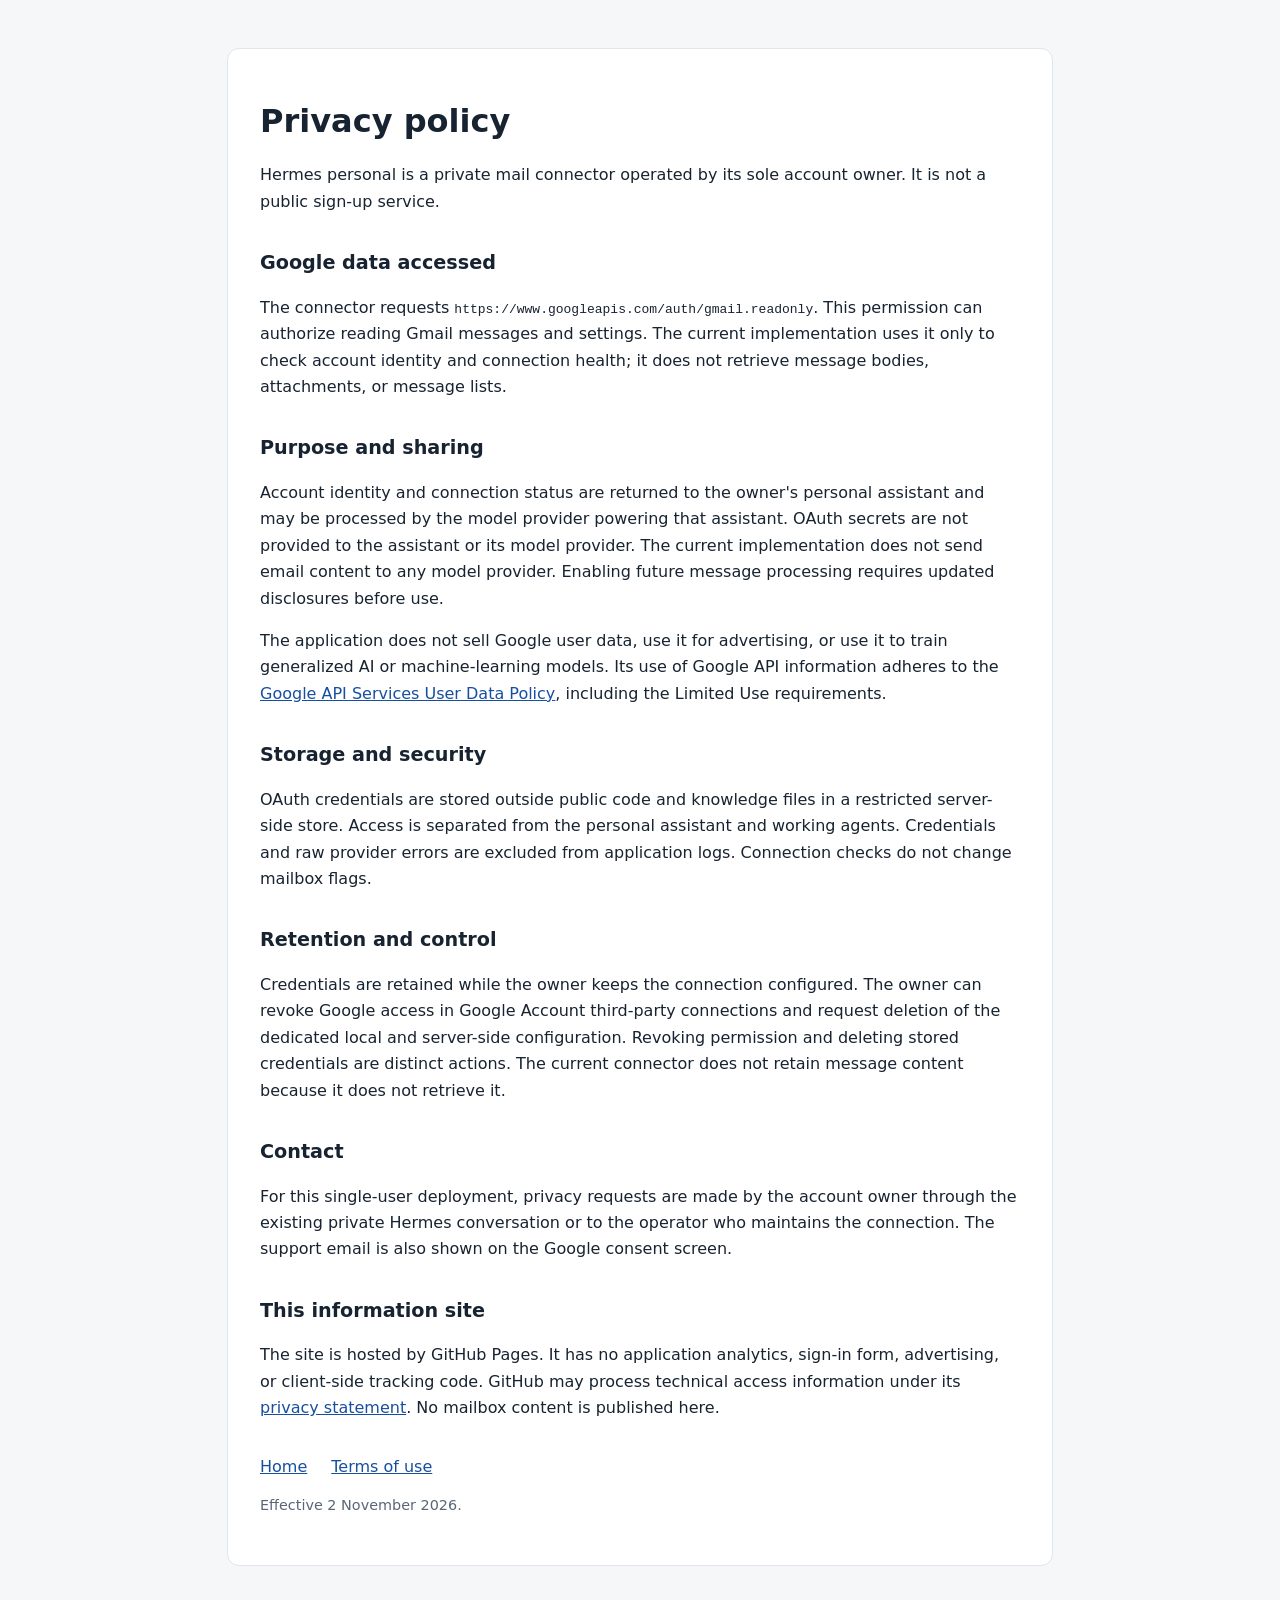
==== privacy.html @ a452c765 "Publish factual information for personal OAuth connector" ====
<!doctype html>
<html lang="en"><meta charset="utf-8"><meta name="viewport" content="width=device-width, initial-scale=1"><title>Privacy policy — Hermes personal</title><link rel="stylesheet" href="style.css">
<main><h1>Privacy policy</h1><p>Hermes personal is a private mail connector operated by its sole account owner. It is not a public sign-up service.</p>
<h2>Google data accessed</h2><p>The connector requests <code>https://www.googleapis.com/auth/gmail.readonly</code>. This permission can authorize reading Gmail messages and settings. The current implementation uses it only to check account identity and connection health; it does not retrieve message bodies, attachments, or message lists.</p>
<h2>Purpose and sharing</h2><p>Account identity and connection status are returned to the owner's personal assistant and may be processed by the model provider powering that assistant. OAuth secrets are not provided to the assistant or its model provider. The current implementation does not send email content to any model provider. Enabling future message processing requires updated disclosures before use.</p>
<p>The application does not sell Google user data, use it for advertising, or use it to train generalized AI or machine-learning models. Its use of Google API information adheres to the <a href="https://developers.google.com/terms/api-services-user-data-policy">Google API Services User Data Policy</a>, including the Limited Use requirements.</p>
<h2>Storage and security</h2><p>OAuth credentials are stored outside public code and knowledge files in a restricted server-side store. Access is separated from the personal assistant and working agents. Credentials and raw provider errors are excluded from application logs. Connection checks do not change mailbox flags.</p>
<h2>Retention and control</h2><p>Credentials are retained while the owner keeps the connection configured. The owner can revoke Google access in Google Account third-party connections and request deletion of the dedicated local and server-side configuration. Revoking permission and deleting stored credentials are distinct actions. The current connector does not retain message content because it does not retrieve it.</p>
<h2>Contact</h2><p>For this single-user deployment, privacy requests are made by the account owner through the existing private Hermes conversation or to the operator who maintains the connection. The support email is also shown on the Google consent screen.</p>
<h2>This information site</h2><p>The site is hosted by GitHub Pages. It has no application analytics, sign-in form, advertising, or client-side tracking code. GitHub may process technical access information under its <a href="https://docs.github.com/en/site-policy/privacy-policies/github-general-privacy-statement">privacy statement</a>. No mailbox content is published here.</p>
<nav><a href="index.html">Home</a><a href="terms.html">Terms of use</a></nav><p class="note">Effective 2 November 2026.</p></main></html>
---- style.css ----
:root{font-family:system-ui,sans-serif;color:#182331;background:#f5f7f9;line-height:1.65}main{max-width:760px;margin:3rem auto;padding:2rem;background:white;border:1px solid #e1e6ec;border-radius:12px}h1{font-size:2rem;line-height:1.2}h2{font-size:1.2rem;margin-top:2rem}a{color:#174fa0}nav{display:flex;gap:1.5rem;margin-top:2rem}code{overflow-wrap:anywhere}.note{color:#596677;font-size:.9rem}@media(max-width:600px){main{margin:0;padding:1.25rem;border:0;border-radius:0}}
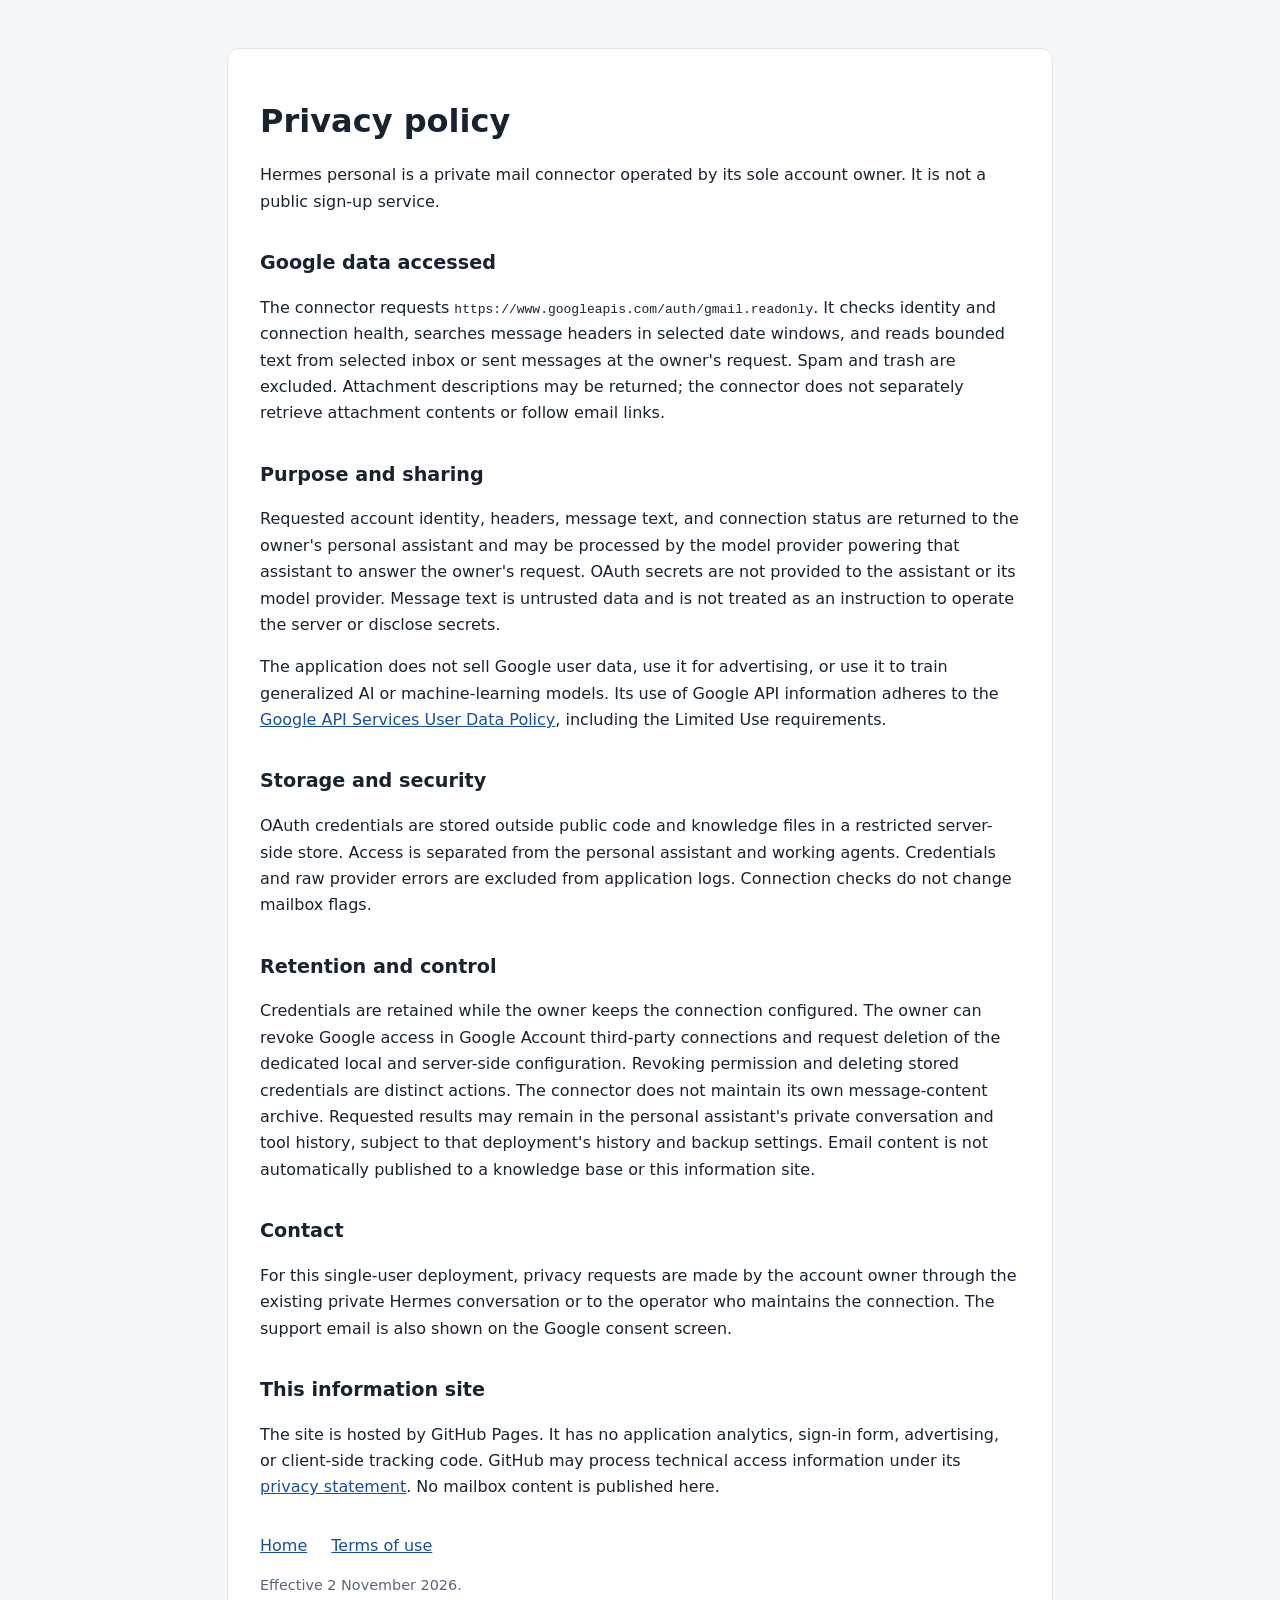
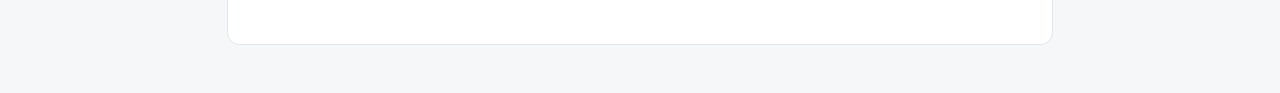
==== commit 200fb958: "Disclose owner-requested bounded mail search and reading" ====
--- a/privacy.html
+++ b/privacy.html
@@ -1,11 +1,11 @@
 <!doctype html>
 <html lang="en"><meta charset="utf-8"><meta name="viewport" content="width=device-width, initial-scale=1"><title>Privacy policy — Hermes personal</title><link rel="stylesheet" href="style.css">
 <main><h1>Privacy policy</h1><p>Hermes personal is a private mail connector operated by its sole account owner. It is not a public sign-up service.</p>
-<h2>Google data accessed</h2><p>The connector requests <code>https://www.googleapis.com/auth/gmail.readonly</code>. This permission can authorize reading Gmail messages and settings. The current implementation uses it only to check account identity and connection health; it does not retrieve message bodies, attachments, or message lists.</p>
-<h2>Purpose and sharing</h2><p>Account identity and connection status are returned to the owner's personal assistant and may be processed by the model provider powering that assistant. OAuth secrets are not provided to the assistant or its model provider. The current implementation does not send email content to any model provider. Enabling future message processing requires updated disclosures before use.</p>
+<h2>Google data accessed</h2><p>The connector requests <code>https://www.googleapis.com/auth/gmail.readonly</code>. It checks identity and connection health, searches message headers in selected date windows, and reads bounded text from selected inbox or sent messages at the owner's request. Spam and trash are excluded. Attachment descriptions may be returned; the connector does not separately retrieve attachment contents or follow email links.</p>
+<h2>Purpose and sharing</h2><p>Requested account identity, headers, message text, and connection status are returned to the owner's personal assistant and may be processed by the model provider powering that assistant to answer the owner's request. OAuth secrets are not provided to the assistant or its model provider. Message text is untrusted data and is not treated as an instruction to operate the server or disclose secrets.</p>
 <p>The application does not sell Google user data, use it for advertising, or use it to train generalized AI or machine-learning models. Its use of Google API information adheres to the <a href="https://developers.google.com/terms/api-services-user-data-policy">Google API Services User Data Policy</a>, including the Limited Use requirements.</p>
 <h2>Storage and security</h2><p>OAuth credentials are stored outside public code and knowledge files in a restricted server-side store. Access is separated from the personal assistant and working agents. Credentials and raw provider errors are excluded from application logs. Connection checks do not change mailbox flags.</p>
-<h2>Retention and control</h2><p>Credentials are retained while the owner keeps the connection configured. The owner can revoke Google access in Google Account third-party connections and request deletion of the dedicated local and server-side configuration. Revoking permission and deleting stored credentials are distinct actions. The current connector does not retain message content because it does not retrieve it.</p>
+<h2>Retention and control</h2><p>Credentials are retained while the owner keeps the connection configured. The owner can revoke Google access in Google Account third-party connections and request deletion of the dedicated local and server-side configuration. Revoking permission and deleting stored credentials are distinct actions. The connector does not maintain its own message-content archive. Requested results may remain in the personal assistant's private conversation and tool history, subject to that deployment's history and backup settings. Email content is not automatically published to a knowledge base or this information site.</p>
 <h2>Contact</h2><p>For this single-user deployment, privacy requests are made by the account owner through the existing private Hermes conversation or to the operator who maintains the connection. The support email is also shown on the Google consent screen.</p>
 <h2>This information site</h2><p>The site is hosted by GitHub Pages. It has no application analytics, sign-in form, advertising, or client-side tracking code. GitHub may process technical access information under its <a href="https://docs.github.com/en/site-policy/privacy-policies/github-general-privacy-statement">privacy statement</a>. No mailbox content is published here.</p>
 <nav><a href="index.html">Home</a><a href="terms.html">Terms of use</a></nav><p class="note">Effective 2 November 2026.</p></main></html>
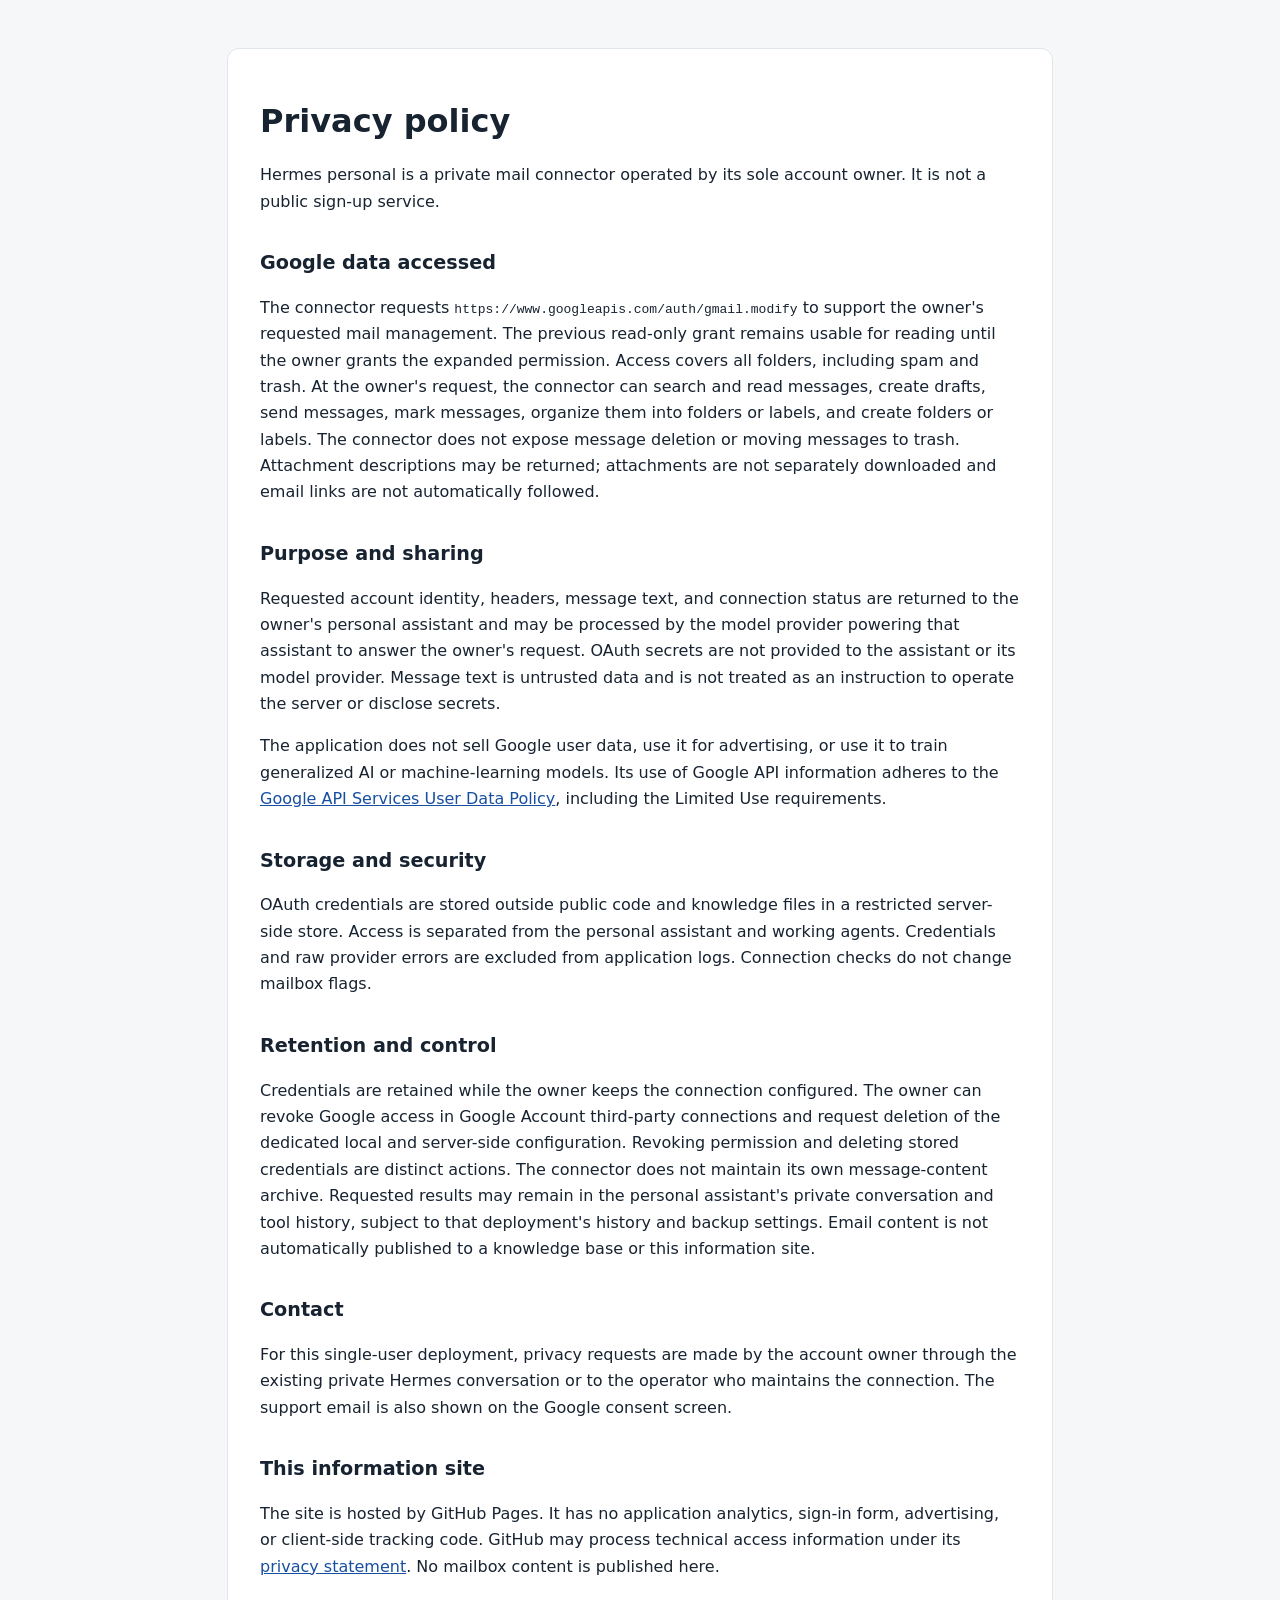
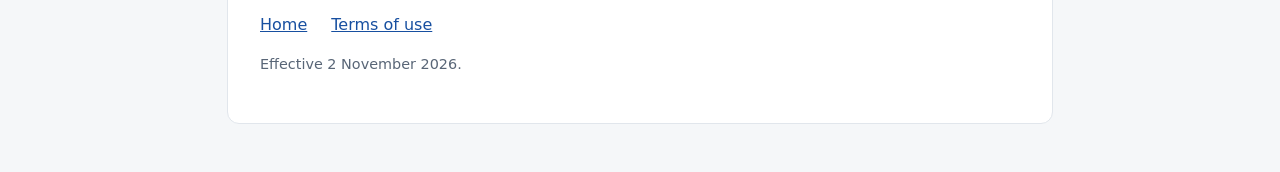
==== commit 5fd09016: "Describe owner-authorized mail management without deletion" ====
--- a/privacy.html
+++ b/privacy.html
@@ -1,7 +1,7 @@
 <!doctype html>
 <html lang="en"><meta charset="utf-8"><meta name="viewport" content="width=device-width, initial-scale=1"><title>Privacy policy — Hermes personal</title><link rel="stylesheet" href="style.css">
 <main><h1>Privacy policy</h1><p>Hermes personal is a private mail connector operated by its sole account owner. It is not a public sign-up service.</p>
-<h2>Google data accessed</h2><p>The connector requests <code>https://www.googleapis.com/auth/gmail.readonly</code>. It checks identity and connection health, searches message headers in selected date windows, and reads bounded text from selected inbox or sent messages at the owner's request. Spam and trash are excluded. Attachment descriptions may be returned; the connector does not separately retrieve attachment contents or follow email links.</p>
+<h2>Google data accessed</h2><p>The connector requests <code>https://www.googleapis.com/auth/gmail.modify</code> to support the owner's requested mail management. The previous read-only grant remains usable for reading until the owner grants the expanded permission. Access covers all folders, including spam and trash. At the owner's request, the connector can search and read messages, create drafts, send messages, mark messages, organize them into folders or labels, and create folders or labels. The connector does not expose message deletion or moving messages to trash. Attachment descriptions may be returned; attachments are not separately downloaded and email links are not automatically followed.</p>
 <h2>Purpose and sharing</h2><p>Requested account identity, headers, message text, and connection status are returned to the owner's personal assistant and may be processed by the model provider powering that assistant to answer the owner's request. OAuth secrets are not provided to the assistant or its model provider. Message text is untrusted data and is not treated as an instruction to operate the server or disclose secrets.</p>
 <p>The application does not sell Google user data, use it for advertising, or use it to train generalized AI or machine-learning models. Its use of Google API information adheres to the <a href="https://developers.google.com/terms/api-services-user-data-policy">Google API Services User Data Policy</a>, including the Limited Use requirements.</p>
 <h2>Storage and security</h2><p>OAuth credentials are stored outside public code and knowledge files in a restricted server-side store. Access is separated from the personal assistant and working agents. Credentials and raw provider errors are excluded from application logs. Connection checks do not change mailbox flags.</p>
